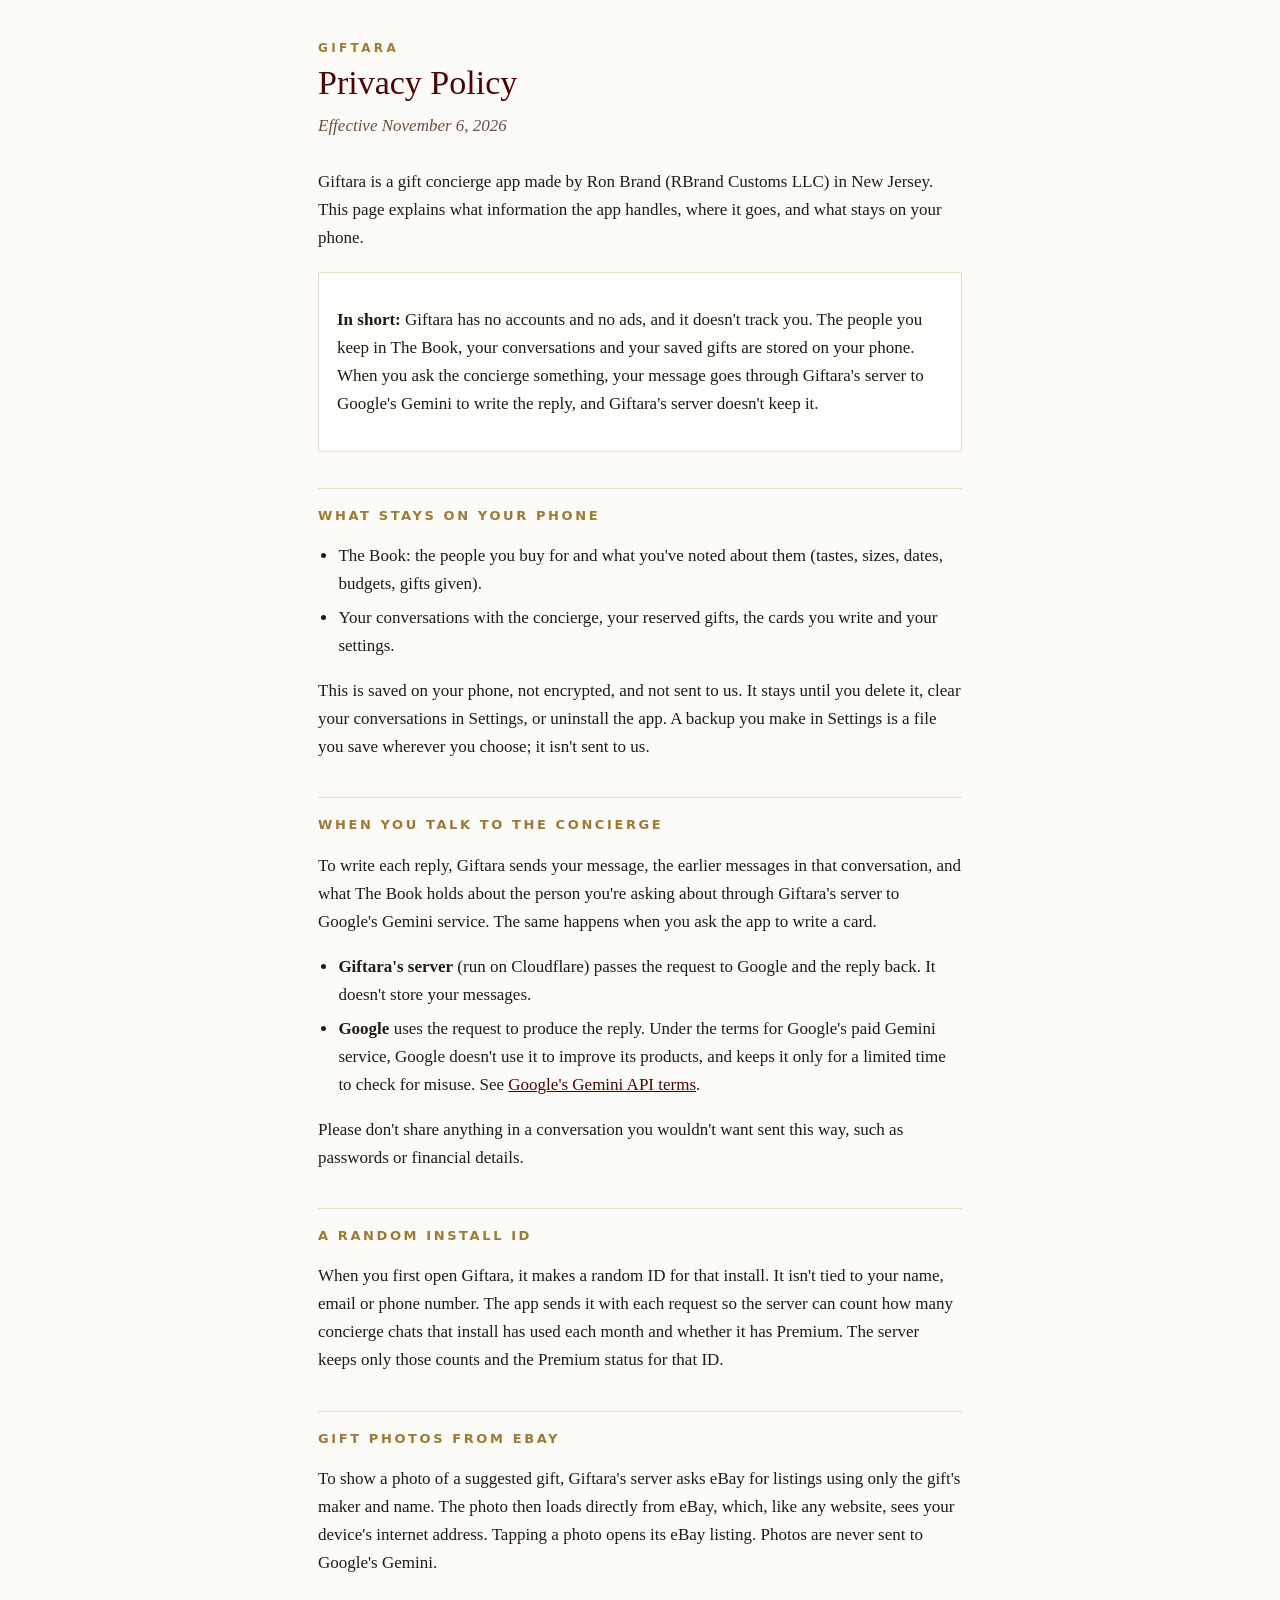
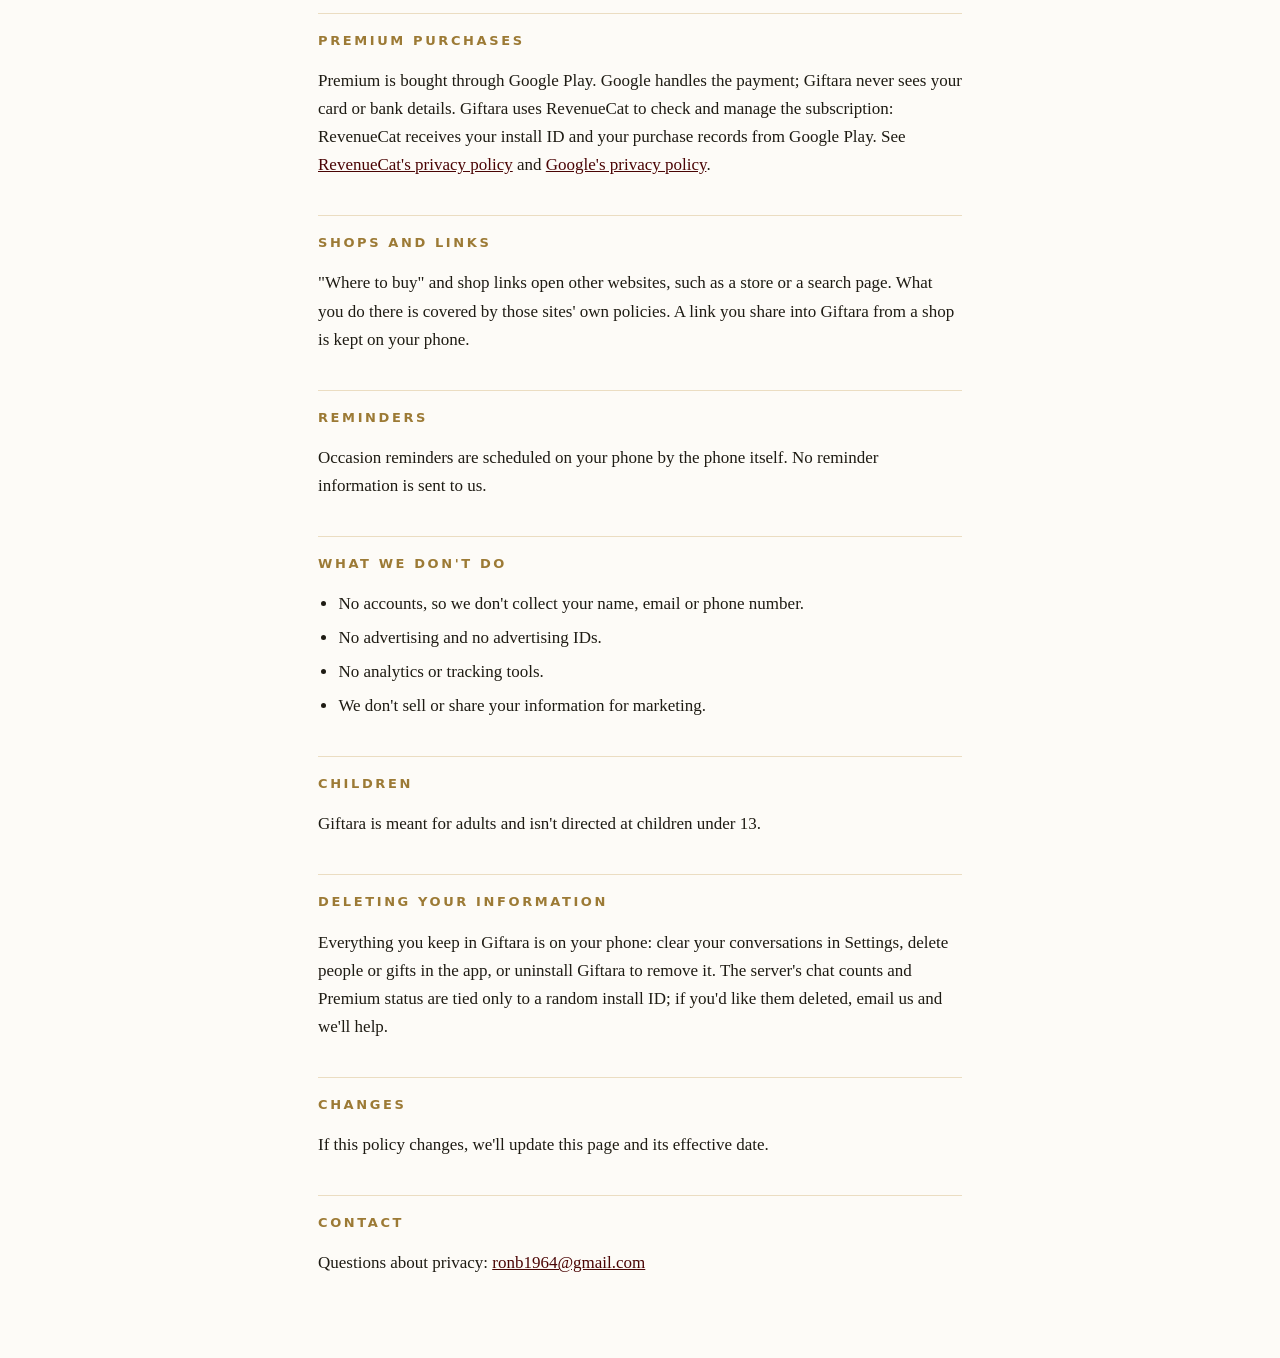
==== giftara/privacy.html @ ecfdfd25 "Add Giftara's privacy policy Google Play needs a public privacy policy page for the Giftara listing." ====
<!doctype html>
<html lang="en">
<head>
<meta charset="utf-8">
<meta name="viewport" content="width=device-width, initial-scale=1">
<title>Giftara Privacy Policy</title>
<meta name="description" content="How the Giftara app handles your information.">
<style>
  :root {
    --bg: #FDFBF7; --paper: #FFFFFE; --ink: #1E1B13; --ink3: #6D4C41;
    --burgundy: #4A0404; --gold: #9C7A35; --rule: #C5A05955;
  }
  @media (prefers-color-scheme: dark) {
    :root {
      --bg: #0D0A09; --paper: #1A1816; --ink: #FAF6F0; --ink3: #C9B8A8;
      --burgundy: #E8C76B; --gold: #D4B87A; --rule: #D4B87A44;
    }
  }
  * { box-sizing: border-box; }
  body {
    margin: 0; background: var(--bg); color: var(--ink);
    font: 17px/1.65 Georgia, "Noto Serif", serif;
  }
  main { max-width: 680px; margin: 0 auto; padding: 40px 18px 64px; }
  .kicker {
    font: 600 12px/1.4 system-ui, sans-serif; letter-spacing: .28em;
    text-transform: uppercase; color: var(--gold); margin: 0 0 6px;
  }
  h1 { color: var(--burgundy); font-weight: 500; font-size: 34px; line-height: 1.2; margin: 0; }
  .updated { color: var(--ink3); font-style: italic; margin: 8px 0 28px; }
  h2 {
    font: 600 13px/1.4 system-ui, sans-serif; letter-spacing: .2em;
    text-transform: uppercase; color: var(--gold);
    margin: 36px 0 8px; padding-top: 18px; border-top: 1px solid var(--rule);
  }
  p, li { color: var(--ink); }
  ul { padding-left: 1.2em; }
  li { margin: 6px 0; }
  a { color: var(--burgundy); }
  .box {
    background: var(--paper); border: 1px solid var(--rule);
    padding: 16px 18px; margin: 20px 0;
  }
</style>
</head>
<body>
<main>
<p class="kicker">Giftara</p>
<h1>Privacy Policy</h1>
<p class="updated">Effective November 6, 2026</p>

<p>Giftara is a gift concierge app made by Ron Brand (RBrand Customs LLC) in
New Jersey. This page explains what information the app handles, where it
goes, and what stays on your phone.</p>

<div class="box">
<p><strong>In short:</strong> Giftara has no accounts and no ads, and it doesn't
track you. The people you keep in The Book, your conversations and your saved
gifts are stored on your phone. When you ask the concierge something, your
message goes through Giftara's server to Google's Gemini to write the reply,
and Giftara's server doesn't keep it.</p>
</div>

<h2>What stays on your phone</h2>
<ul>
  <li>The Book: the people you buy for and what you've noted about them
    (tastes, sizes, dates, budgets, gifts given).</li>
  <li>Your conversations with the concierge, your reserved gifts, the cards you
    write and your settings.</li>
</ul>
<p>This is saved on your phone, not encrypted, and not sent to us. It stays
until you delete it, clear your conversations in Settings, or uninstall the
app. A backup you make in Settings is a file you save wherever you choose; it
isn't sent to us.</p>

<h2>When you talk to the concierge</h2>
<p>To write each reply, Giftara sends your message, the earlier messages in
that conversation, and what The Book holds about the person you're asking
about through Giftara's server to Google's Gemini service. The same happens
when you ask the app to write a card.</p>
<ul>
  <li><strong>Giftara's server</strong> (run on Cloudflare) passes the request
    to Google and the reply back. It doesn't store your messages.</li>
  <li><strong>Google</strong> uses the request to produce the reply. Under the
    terms for Google's paid Gemini service, Google doesn't use it to improve its
    products, and keeps it only for a limited time to check for misuse. See
    <a href="https://ai.google.dev/gemini-api/terms">Google's Gemini API terms</a>.</li>
</ul>
<p>Please don't share anything in a conversation you wouldn't want sent this
way, such as passwords or financial details.</p>

<h2>A random install ID</h2>
<p>When you first open Giftara, it makes a random ID for that install. It
isn't tied to your name, email or phone number. The app sends it with each
request so the server can count how many concierge chats that install has
used each month and whether it has Premium. The server keeps only those
counts and the Premium status for that ID.</p>

<h2>Gift photos from eBay</h2>
<p>To show a photo of a suggested gift, Giftara's server asks eBay for listings
using only the gift's maker and name. The photo then loads directly from eBay,
which, like any website, sees your device's internet address. Tapping a photo
opens its eBay listing. Photos are never sent to Google's Gemini.</p>

<h2>Premium purchases</h2>
<p>Premium is bought through Google Play. Google handles the payment; Giftara
never sees your card or bank details. Giftara uses RevenueCat to check and
manage the subscription: RevenueCat receives your install ID and your purchase
records from Google Play. See
<a href="https://www.revenuecat.com/privacy">RevenueCat's privacy policy</a> and
<a href="https://policies.google.com/privacy">Google's privacy policy</a>.</p>

<h2>Shops and links</h2>
<p>"Where to buy" and shop links open other websites, such as a store or a
search page. What you do there is covered by those sites' own policies. A link
you share into Giftara from a shop is kept on your phone.</p>

<h2>Reminders</h2>
<p>Occasion reminders are scheduled on your phone by the phone itself. No
reminder information is sent to us.</p>

<h2>What we don't do</h2>
<ul>
  <li>No accounts, so we don't collect your name, email or phone number.</li>
  <li>No advertising and no advertising IDs.</li>
  <li>No analytics or tracking tools.</li>
  <li>We don't sell or share your information for marketing.</li>
</ul>

<h2>Children</h2>
<p>Giftara is meant for adults and isn't directed at children under 13.</p>

<h2>Deleting your information</h2>
<p>Everything you keep in Giftara is on your phone: clear your conversations in
Settings, delete people or gifts in the app, or uninstall Giftara to remove it.
The server's chat counts and Premium status are tied only to a random install
ID; if you'd like them deleted, email us and we'll help.</p>

<h2>Changes</h2>
<p>If this policy changes, we'll update this page and its effective date.</p>

<h2>Contact</h2>
<p>Questions about privacy: <a href="mailto:ronb1964@gmail.com">ronb1964@gmail.com</a></p>
</main>
</body>
</html>
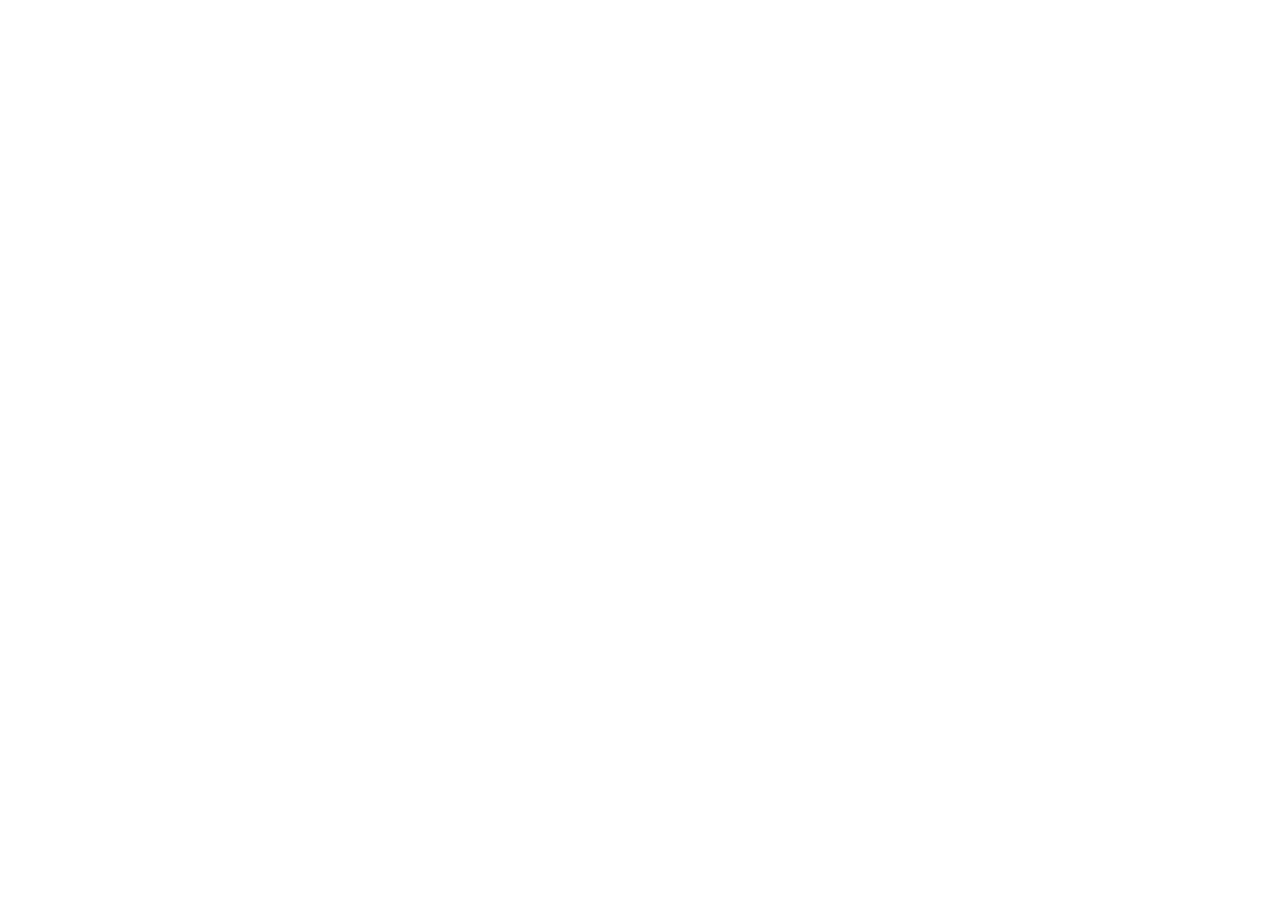
==== commit 09188b6c: "Giftara's privacy policy moved to giftara.net/privacy" ====
--- a/giftara/privacy.html
+++ b/giftara/privacy.html
@@ -3,144 +3,18 @@
 <head>
 <meta charset="utf-8">
 <meta name="viewport" content="width=device-width, initial-scale=1">
-<title>Giftara Privacy Policy</title>
-<meta name="description" content="How the Giftara app handles your information.">
+<title>Giftara Privacy Policy has moved</title>
+<meta name="robots" content="noindex">
+<link rel="canonical" href="https://giftara.net/privacy">
+<meta http-equiv="refresh" content="0; url=https://giftara.net/privacy">
 <style>
-  :root {
-    --bg: #FDFBF7; --paper: #FFFFFE; --ink: #1E1B13; --ink3: #6D4C41;
-    --burgundy: #4A0404; --gold: #9C7A35; --rule: #C5A05955;
-  }
-  @media (prefers-color-scheme: dark) {
-    :root {
-      --bg: #0D0A09; --paper: #1A1816; --ink: #FAF6F0; --ink3: #C9B8A8;
-      --burgundy: #E8C76B; --gold: #D4B87A; --rule: #D4B87A44;
-    }
-  }
-  * { box-sizing: border-box; }
-  body {
-    margin: 0; background: var(--bg); color: var(--ink);
-    font: 17px/1.65 Georgia, "Noto Serif", serif;
-  }
-  main { max-width: 680px; margin: 0 auto; padding: 40px 18px 64px; }
-  .kicker {
-    font: 600 12px/1.4 system-ui, sans-serif; letter-spacing: .28em;
-    text-transform: uppercase; color: var(--gold); margin: 0 0 6px;
-  }
-  h1 { color: var(--burgundy); font-weight: 500; font-size: 34px; line-height: 1.2; margin: 0; }
-  .updated { color: var(--ink3); font-style: italic; margin: 8px 0 28px; }
-  h2 {
-    font: 600 13px/1.4 system-ui, sans-serif; letter-spacing: .2em;
-    text-transform: uppercase; color: var(--gold);
-    margin: 36px 0 8px; padding-top: 18px; border-top: 1px solid var(--rule);
-  }
-  p, li { color: var(--ink); }
-  ul { padding-left: 1.2em; }
-  li { margin: 6px 0; }
-  a { color: var(--burgundy); }
-  .box {
-    background: var(--paper); border: 1px solid var(--rule);
-    padding: 16px 18px; margin: 20px 0;
-  }
+  body { margin: 0; padding: 48px 20px; background: #FAF6F0; color: #1E1B13; text-align: center;
+    font: 17px/1.6 Georgia, "Noto Serif", serif; }
+  a { color: #4A0404; }
 </style>
 </head>
 <body>
-<main>
-<p class="kicker">Giftara</p>
-<h1>Privacy Policy</h1>
-<p class="updated">Effective November 6, 2026</p>
-
-<p>Giftara is a gift concierge app made by Ron Brand (RBrand Customs LLC) in
-New Jersey. This page explains what information the app handles, where it
-goes, and what stays on your phone.</p>
-
-<div class="box">
-<p><strong>In short:</strong> Giftara has no accounts and no ads, and it doesn't
-track you. The people you keep in The Book, your conversations and your saved
-gifts are stored on your phone. When you ask the concierge something, your
-message goes through Giftara's server to Google's Gemini to write the reply,
-and Giftara's server doesn't keep it.</p>
-</div>
-
-<h2>What stays on your phone</h2>
-<ul>
-  <li>The Book: the people you buy for and what you've noted about them
-    (tastes, sizes, dates, budgets, gifts given).</li>
-  <li>Your conversations with the concierge, your reserved gifts, the cards you
-    write and your settings.</li>
-</ul>
-<p>This is saved on your phone, not encrypted, and not sent to us. It stays
-until you delete it, clear your conversations in Settings, or uninstall the
-app. A backup you make in Settings is a file you save wherever you choose; it
-isn't sent to us.</p>
-
-<h2>When you talk to the concierge</h2>
-<p>To write each reply, Giftara sends your message, the earlier messages in
-that conversation, and what The Book holds about the person you're asking
-about through Giftara's server to Google's Gemini service. The same happens
-when you ask the app to write a card.</p>
-<ul>
-  <li><strong>Giftara's server</strong> (run on Cloudflare) passes the request
-    to Google and the reply back. It doesn't store your messages.</li>
-  <li><strong>Google</strong> uses the request to produce the reply. Under the
-    terms for Google's paid Gemini service, Google doesn't use it to improve its
-    products, and keeps it only for a limited time to check for misuse. See
-    <a href="https://ai.google.dev/gemini-api/terms">Google's Gemini API terms</a>.</li>
-</ul>
-<p>Please don't share anything in a conversation you wouldn't want sent this
-way, such as passwords or financial details.</p>
-
-<h2>A random install ID</h2>
-<p>When you first open Giftara, it makes a random ID for that install. It
-isn't tied to your name, email or phone number. The app sends it with each
-request so the server can count how many concierge chats that install has
-used each month and whether it has Premium. The server keeps only those
-counts and the Premium status for that ID.</p>
-
-<h2>Gift photos from eBay</h2>
-<p>To show a photo of a suggested gift, Giftara's server asks eBay for listings
-using only the gift's maker and name. The photo then loads directly from eBay,
-which, like any website, sees your device's internet address. Tapping a photo
-opens its eBay listing. Photos are never sent to Google's Gemini.</p>
-
-<h2>Premium purchases</h2>
-<p>Premium is bought through Google Play. Google handles the payment; Giftara
-never sees your card or bank details. Giftara uses RevenueCat to check and
-manage the subscription: RevenueCat receives your install ID and your purchase
-records from Google Play. See
-<a href="https://www.revenuecat.com/privacy">RevenueCat's privacy policy</a> and
-<a href="https://policies.google.com/privacy">Google's privacy policy</a>.</p>
-
-<h2>Shops and links</h2>
-<p>"Where to buy" and shop links open other websites, such as a store or a
-search page. What you do there is covered by those sites' own policies. A link
-you share into Giftara from a shop is kept on your phone.</p>
-
-<h2>Reminders</h2>
-<p>Occasion reminders are scheduled on your phone by the phone itself. No
-reminder information is sent to us.</p>
-
-<h2>What we don't do</h2>
-<ul>
-  <li>No accounts, so we don't collect your name, email or phone number.</li>
-  <li>No advertising and no advertising IDs.</li>
-  <li>No analytics or tracking tools.</li>
-  <li>We don't sell or share your information for marketing.</li>
-</ul>
-
-<h2>Children</h2>
-<p>Giftara is meant for adults and isn't directed at children under 13.</p>
-
-<h2>Deleting your information</h2>
-<p>Everything you keep in Giftara is on your phone: clear your conversations in
-Settings, delete people or gifts in the app, or uninstall Giftara to remove it.
-The server's chat counts and Premium status are tied only to a random install
-ID; if you'd like them deleted, email us and we'll help.</p>
-
-<h2>Changes</h2>
-<p>If this policy changes, we'll update this page and its effective date.</p>
-
-<h2>Contact</h2>
-<p>Questions about privacy: <a href="mailto:ronb1964@gmail.com">ronb1964@gmail.com</a></p>
-</main>
+<p>Giftara's privacy policy has moved to <a href="https://giftara.net/privacy">giftara.net/privacy</a>.</p>
+<script>location.replace('https://giftara.net/privacy');</script>
 </body>
 </html>
